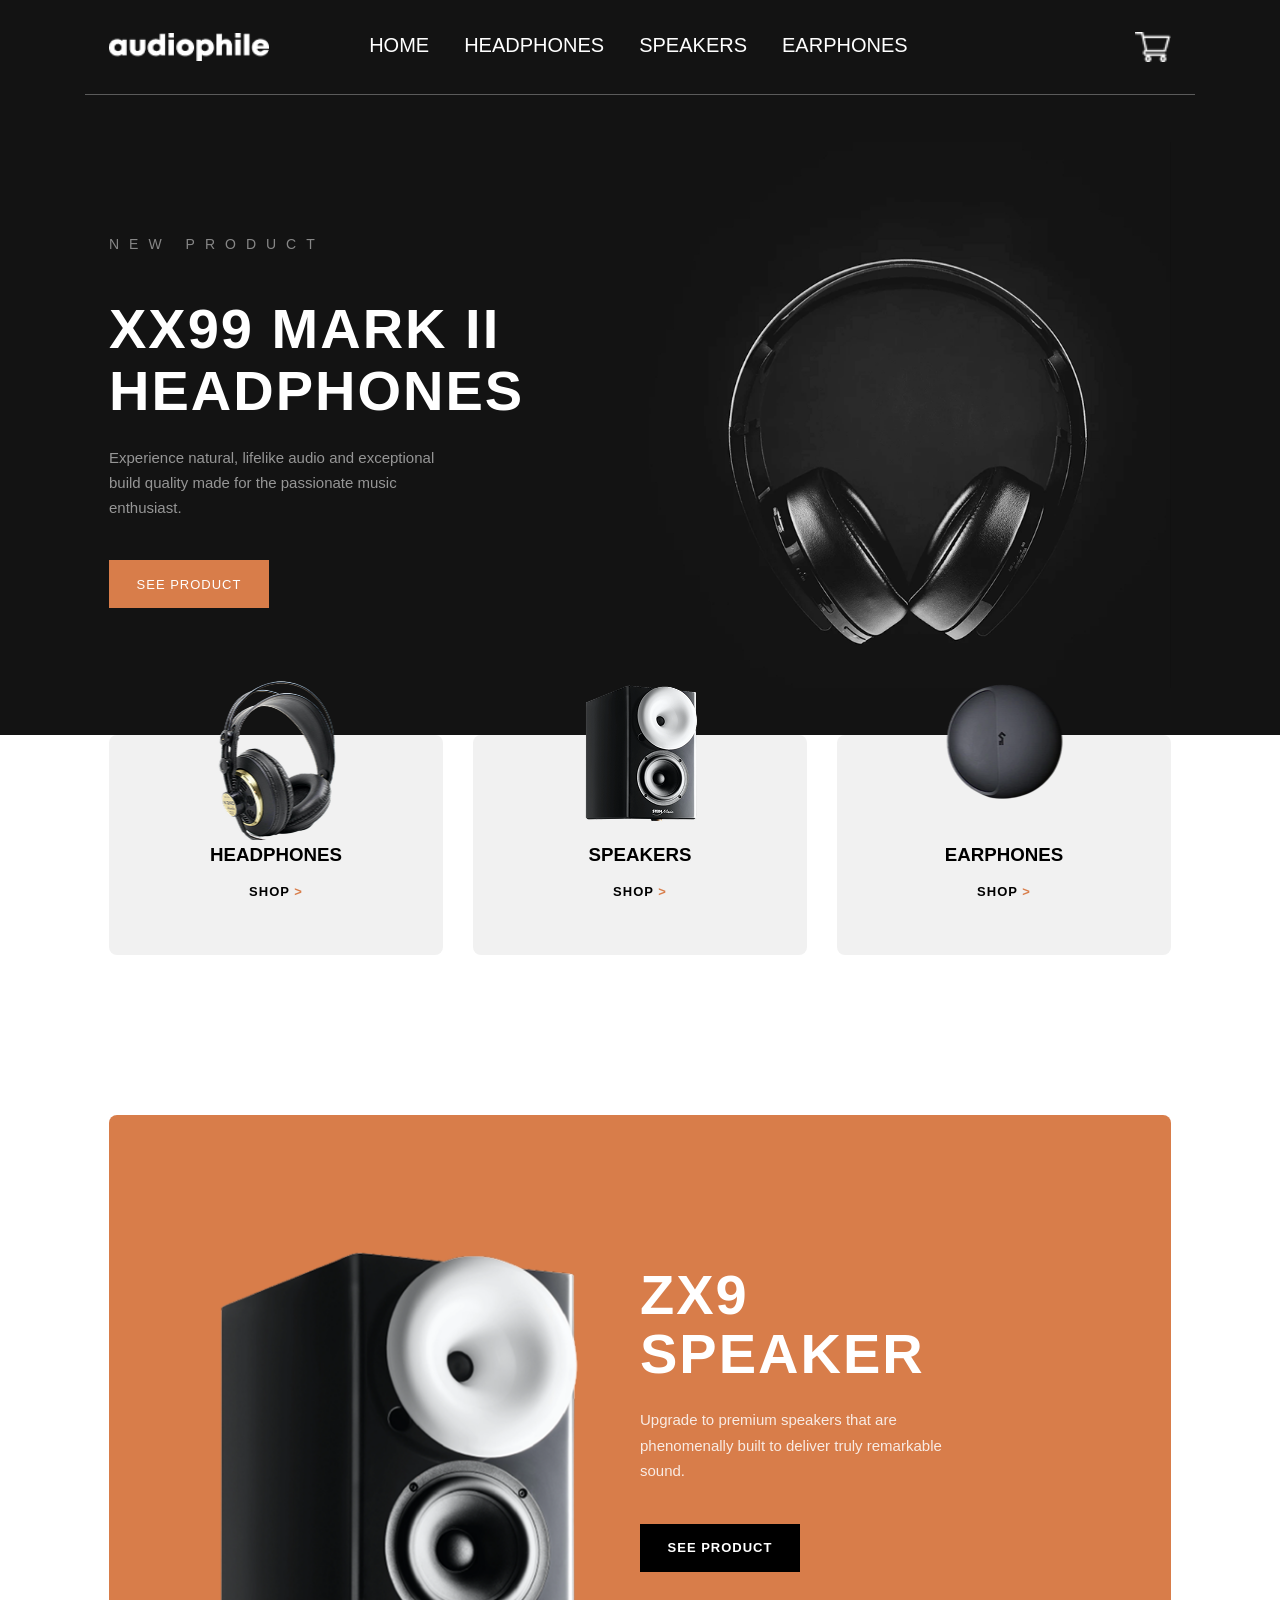
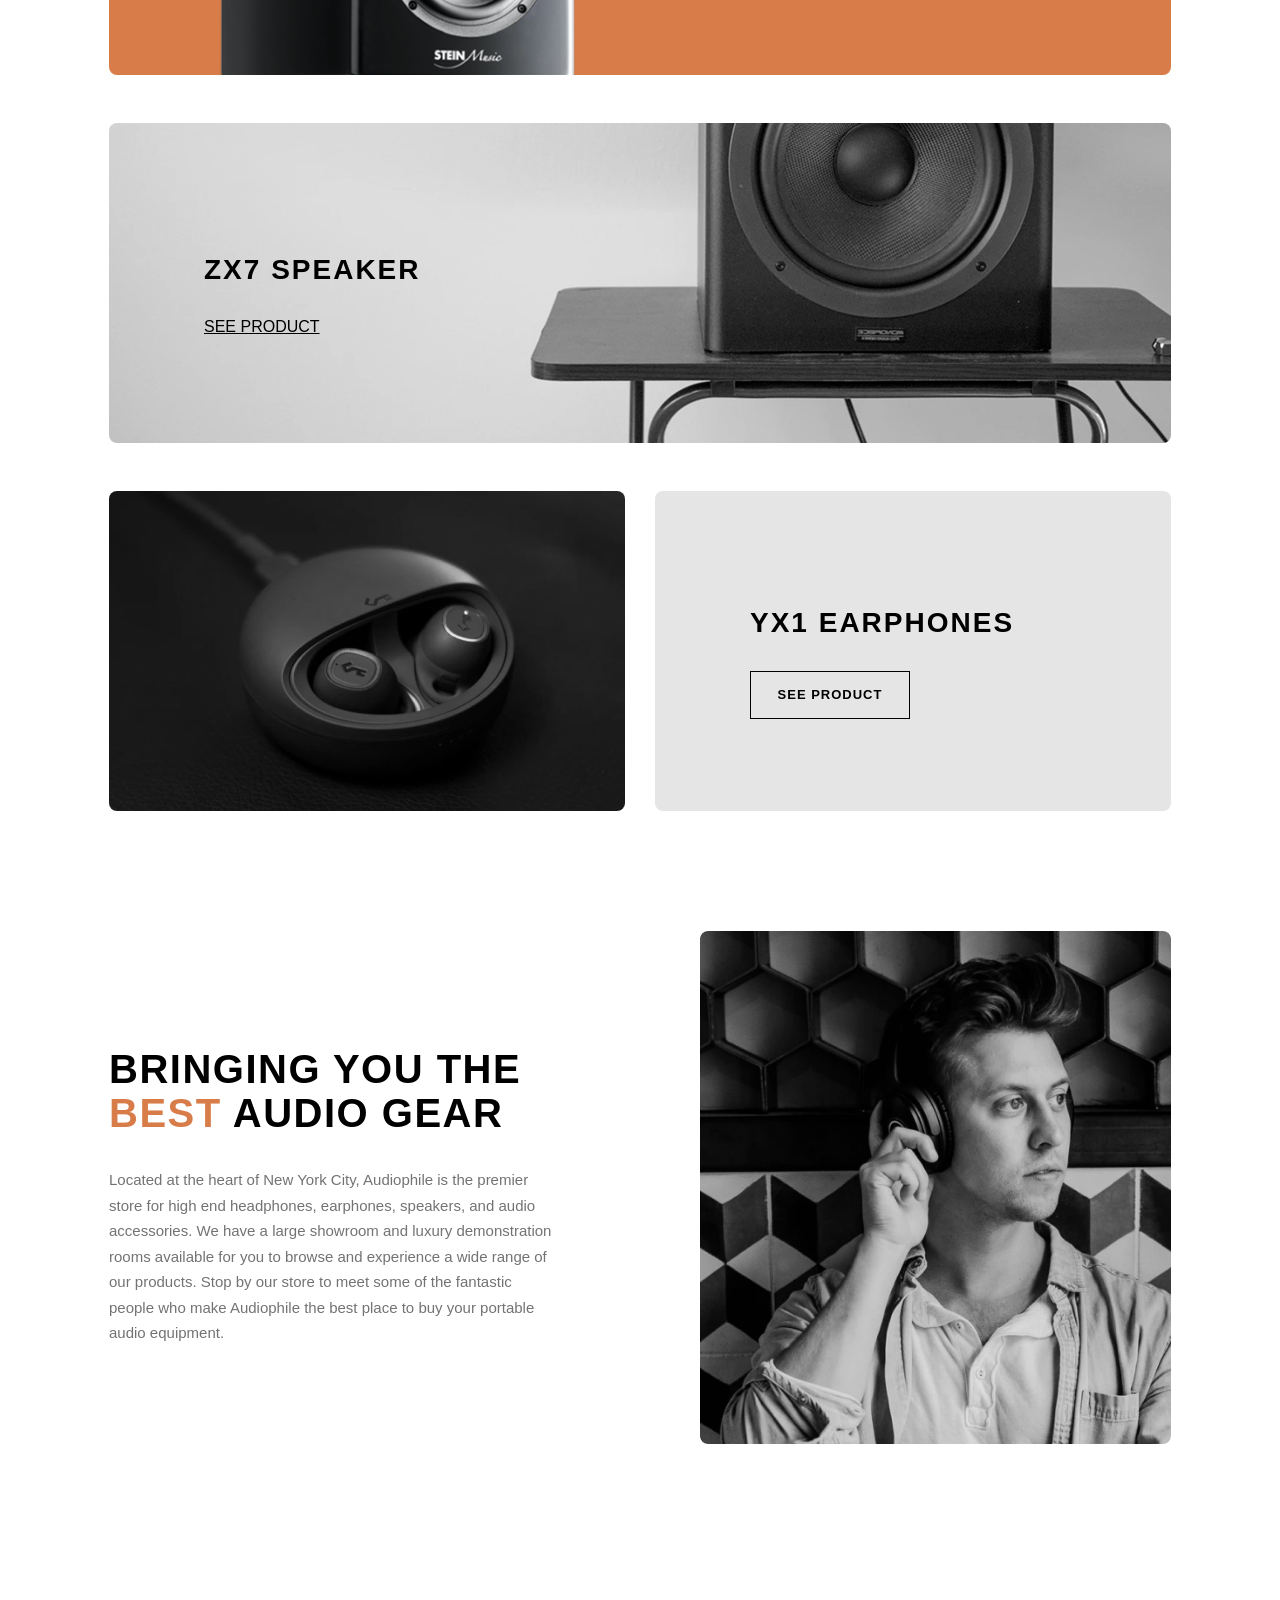
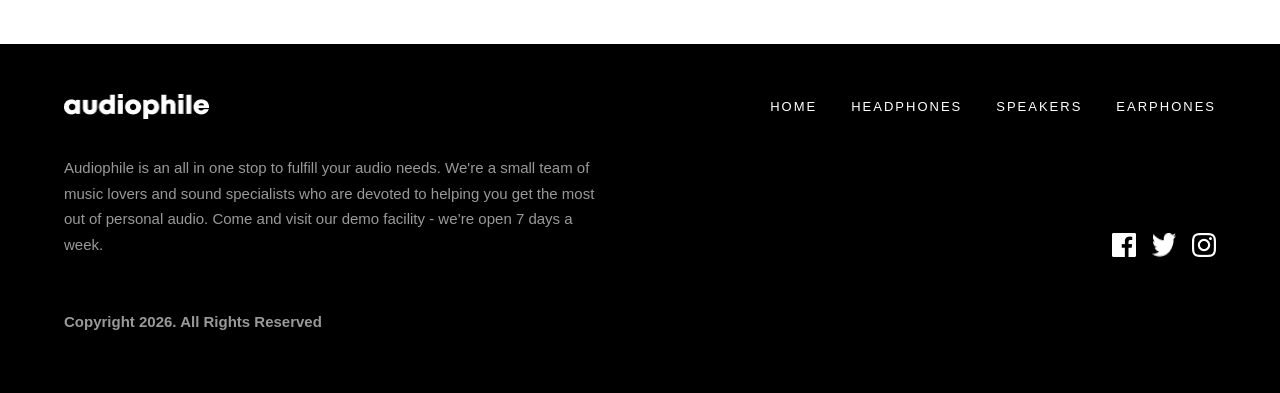
==== index.html @ 9efa6477 "added code for home & headphone pages" ====
<html lang="en">
<head>
  <meta charset="UTF-8">
  <meta name="viewport" content="width=device-width, initial-scale=1.0">
  <title>home</title>
  <link rel="stylesheet" href="style.css">
</head>
<body class="home-body">

    <div class="home-black">

  <header>
    <div class="nav-left">
      <img src="assets/icon-menu.svg" alt="menu" class="icon-menu">
      <img src="assets/audiophile.png" alt="logo" class="icon-logo">
      <nav>
        <a href="index.html" class="category">HOME</a>
        <a href="headphones.html" class="category">HEADPHONES</a>
        <a href="speakers.html" class="category">SPEAKERS</a>
        <a href="earphones.html" class="category">EARPHONES</a>
      
      </nav>
    </div>  
    <div class="nav-right">
        <img src="assets/cart.png" alt="cart" class="icon-cart">
     </div>   
  </header>

    <div class="mobile-menu">
      <img src="assets/icon-close.svg" alt="close" class="mobile-close">

      <a href="index.html">HOME</a>
      <a href="headphones.html">HEADPHONES</a>
      <a href="speakers.html">SPEAKERS</a>
      <a href="earphones.html">EARPHONES</a>
    </div>
    <div class="overlay"></div>

  <div class="cart-box">
    <h3>Cart</h3>
    <div class="cart-inside">
      Your cart is empty
    </div>
  </div>


  <main class="home-main">
    <section class="home-top">
      <div class="home-top-div">
        <div class="home-top-text">
          <p class="new-product">NEW PRODUCT</p>
          <h1>XX99 MARK II HEADPHONES</h1>
          <p class="home-top-info">Experience natural, lifelike audio and exceptional build 
            quality made for the passionate music enthusiast.</p>
          <a href="product.html" class="orange-btn">SEE PRODUCT</a>
        </div>
        <img src="assets/big-h2-back.png" alt="h2" class="home-top-img">
      </div>
    </section>
  </main>
      </div>


<section class="category-section">
  <div class="category-card">
    <img src="assets/h1.png" alt="headphones">
    <h3>HEADPHONES</h3>
    <a href="headphones.html">SHOP <span>></span></a>
  </div>

  <div class="category-card">
    <img src="assets/s1.png" alt="speakers">
    <h3>SPEAKERS</h3>
    <a href="speakers.html">SHOP <span>></span></a>
  </div>

  <div class="category-card">
    <img src="assets/e1.png" alt="earphones">
    <h3>EARPHONES</h3>
    <a href="earphones.html">SHOP <span>></span></a>
  </div>
</section>

<section class="home-featured">
  <div class="zx9-card">
    <img src="assets/big-s1.png" alt="zx9" class="zx9-img">
    <div class="zx9-text">
      <h2>ZX9 SPEAKER</h2>
      <p>
        Upgrade to premium speakers that are phenomenally built to deliver truly remarkable sound.
      </p>
      <a href="product.html" class="black-btn">SEE PRODUCT</a>
    </div>
  </div>
    <div class="zx7-card">
      <div class="zx7-text">
        <h2>ZX7 SPEAKER</h2>
        <a href="product.html" class="weird-btn">SEE PRODUCT</a>
      </div>
    </div>
    <div class="yx1-card">
      <img src="assets/big-e2.png" alt="YX1" class="yx1-img">
      <div class="yx1-text">
        <h2>YX1 EARPHONES</h2>
        <a href="product.html" class="outline-btn">SEE PRODUCT</a>
      </div>
    </div>
</section>

<section class="about">
  <div class="about-text">
    <h2>BRINGING YOU THE <span>BEST</span> AUDIO GEAR</h2>
    <p>
      Located at the heart of New York City, Audiophile is the premier store for high end headphones, 
      earphones, speakers, and audio accessories. We have a large showroom and luxury demonstration rooms 
      available for you to browse and experience a wide range of our products. Stop by our store to meet some 
      of the fantastic people who make Audiophile the best place to buy your portable audio equipment.
    </p>
  </div>
  <img src="assets/unc.png" alt="vigac" class="vigac">
</section>

  <footer>
    <div class="footer-container">
      <div class="footer-top">
        <img src="assets/audiophile.png" alt="logo" class="footer-logo">
        
        <nav class="footer-nav">
          <a href="index.html">HOME</a>
          <a href="headphones.html">HEADPHONES</a>
          <a href="speakers.html">SPEAKERS</a>
          <a href="earphones.html">EARPHONES</a>
        </nav>
      </div>
      
      <div class="footer-middle">
        <p>Audiophile is an all in one stop to fulfill your audio needs. We're a small team of music
          lovers and sound specialists who are devoted to helping you get the most out of personal
            audio. Come and visit our demo facility - we’re open 7 days a week.</p>
        <div class="socials">
          <img src="assets/fb.png" alt="facebook.com">
          <img src="assets/x.png" alt="twitter">
          <img src="assets/ig.png" alt="insta">
        </div>    
      </div>

    <p class="copyright">Copyright 2026. All Rights Reserved</p>
   </div>
  </footer>

  <script src="product.js"></script>
</body>
</html>
---- style.css ----
* {
  font-family: Arial;
  color: black;
  box-sizing: border-box;
}

html, body {
  overflow-x: hidden;
  margin: 0;
  padding: 0;
  min-height: 100vh;
}

body {
  display: flex;
  flex-direction: column;
}

/* header */

header {
  display: flex;
  justify-content: space-between;
  align-items: center;
  height: 110px;
  width: 100%;
  margin-bottom: 100px;
  z-index: 1500;
  background-color: black;
  padding: 0px 160px;
}

nav {
  display: flex;
  align-items: center;
  gap: 35px;
  width: auto;
  height: auto;

}

.nav-left {
  display: flex;
  gap: 100px;
  align-items: center;

}

.nav-right {
  display: flex;
  gap: 18px;
  align-items: center;
}

.nav-left a {
  font-size: 10px;
  text-decoration: none;
  color: white;
  font-size: 20px;
  cursor: pointer;
  border-bottom: 4px solid transparent;
  transition: 0.2s;
}

.category a{
  text-decoration: none;
  letter-spacing: 2px;
  padding-bottom: 40px;
  border-bottom: 4px solid transparent;
}

.nav-left a.active {
  border-bottom: 4px solid orange;
  color: black;
}

.icon-cart {
  height: 30px;
  cursor: pointer;
}

.icon-logo {
  height: 28px;
  margin: 0px;
}

/* main */

main {
  flex: 1;
}

/* product page*/

.back {
  display: block;
  max-width: 1110px;
  margin: 0;
  margin-left: 30.5%;
  padding: 0 24px;
  color: rgb(154, 154, 154);
  text-decoration: none;
  font-size: 15px;
}

.container {
  display: grid;
  align-items: center;
  margin: 0 auto;
  padding: 60px 24px 120px;
  max-width: 1110px;
  grid-template-columns: 1fr 1fr;
  gap: 80px;
}

.img-div {
  width: 100%;
  border-radius: 8px;
  display: flex;
  justify-content: center;
  align-items: center;
  background-color: rgb(241, 241, 241);
  height: 560px;
}

.main-img {
  width: 70%;
  max-width: 400px;
}

.info {
  width: 100%;
}

.info h2 {
  font-size: 42px;
  line-height: 1.3;
  margin-bottom: 32px;
  letter-spacing: 1.5px;
  max-width: 450px;
}

.desc {
  color: rgb(135, 135, 135);
  max-width: 450px;
  line-height: 1.7;
  font-size: 15px;
  margin-bottom: 32px;
}

.together {
  display: flex;
  align-items: center;
  gap: 15px;
}

.price {
  font-size: 27px;
  font-weight: 550;
  line-height: 100%;
  letter-spacing: 5px;
  margin-top: 0px;
  font-family: "Arial Narrow", sans-serif;
  display: block;
  margin-bottom: 50px;
}

.cart-buttons {
  display: flex;
  flex-direction: row;
  align-items: center;
  gap: 20px;
}

.quantity {
  display: flex;
  justify-content: space-between;
  align-items: center;
  padding: 2 20px;
  cursor:default;
  width: 170px;
  height: 69px;
  font-size: 16px;
  background-color: rgb(241, 241, 241);
  border: none;
}

.quantity span {
  font-weight: bold;
}

.plus, .minus {
  width: 6.7px;
}

.add-to-cart {
  cursor: pointer;
  width: 230px;
  height: 69px;
  font-size: 19px;
  color: rgba(255, 255, 255, 0.876);
  background-color: #D87D4A;
  border: none;
}

.quantity img{
  cursor: pointer;
}

.cart-box{
  width: 300px;
  min-height: 180px;
  background-color: white;
  position: absolute;
  top: 100px;
  right: 70px;
  border-radius: 10px;
  box-shadow: 0 5px 30px rgba(0,0,0,0.2);
  padding: 20px;
  display: none;
  z-index: 2000;
}

.cart-box h3{
  margin-bottom: 20px;
}

.cart-inside{
  color: gray;
}



.product-info {
  display: grid;
  max-width: 1110px;
  margin: 0 auto;
  padding: 0 24px 120px;
  column-gap: 125px;
  align-items: start;
  grid-template-columns: 2fr 1fr;
}

.product-info h2 {
  font-size: 32px;
  letter-spacing: 1px;
  margin-bottom: 32px;
}

.features p {
  color: rgb(115, 115, 115);
  font-size: 15px;
  line-height: 1.8;
  margin-bottom: 28px;
}

.in-box {
  padding-left: 20px;
}

.box-item {
  display: grid;
  gap: 24px;
  margin-bottom: 12px;
  align-items: center;
  grid-template-columns: 35px 1fr;
}

.box-item span {
  color: orange;
  font-weight: bold;
}

.box-item p {
  color: rgb(115, 115, 115);
  margin: 0;
  font-size: 15px;
}

.gallery {
  display: grid;
  grid-template-columns: 445px 635px;
  gap: 30px;
  margin: 0 auto;
  padding: 0 24px 120px;
}

.gallery-left {
  display: grid;
  gap: 30px;
}

.gallery-section img {
  width: 100%;
  height: 100%;
  object-fit: cover;
  border-radius: 8px;
}

.gallery-left img {
  height: 280px;
}

.big-pic {
  height: 590px;
}

.other-products {
  margin: 0 auto;
  padding: 0 24px 185px;
  text-align: center;
  max-width: 1110px;
  width: 100%;
}

.other-products h2 {
  font-size: 32px;
  letter-spacing: 1.5px;
  margin-bottom: 60px;
}

.product-grid {
  display: grid;
  grid-template-columns: repeat(3, 1fr);
  gap: 30px;
}

.product-img {
  background-color: rgb(241, 241, 241);
  height: 318px;
  border-radius: 8px;
  display: flex;
  justify-content: center;
  align-items: center;
}

.product-img img{
  max-width: 70%;
  max-height: 230px;
}

.product-card h3 {
  font-size: 24px;
  letter-spacing: 1.5px;
  margin: 36px 0 28px;
}

.orange-btn {
  display: inline-flex;
  justify-content: center;
  align-items: center;
  width: 160px;
  height: 48px;
  background-color: #D87D4A;
  color: white;
  text-decoration: none;
  font-size: 13px;
  letter-spacing: 1px;
}

.category-section {
  display: grid;
  grid-template-columns: repeat(3, 1fr);
  gap: 30px;
  margin: 0 auto;
  padding: 0 24px 160px;
  max-width: 1110px;
  width: 100%;
}

.category-card {
  background-color: rgb(241, 241, 241);
  height: 220px;
  border-radius: 8px;
  text-align: center;
  position: relative;
  padding-top: 90px;
}

.category-card img {
  position: absolute;
  top: -55px;
  left: 50%;
  max-width: 200px;
  max-height: 180px;
  transform: translateX(-50%);
}

.category-card a {
  text-decoration: none;
  font-size: 13px;
  font-weight: bold;
  letter-spacing: 1px;
}

.category-card span {
  color: #D87D4A;
  font-weight:bolder;
}

.about {
  display: grid;
  grid-template-columns: 1fr 1fr;
  gap: 120px;
  align-items: center;
  max-width: 1110px;
  margin: 0 auto;
  padding: 0 24px 120px;
}

.about-text h2 {
  font-size: 40px;
  line-height: 1.1;
  letter-spacing: 1.5px;
  margin-bottom: 32px;
}

.about-text h2 span {
  color: #D87D4A;
}

.about-text p {
  color: rgb(115, 115, 115);
  font-size: 15px;
  max-width: 450px;
  line-height: 1.7;
}

.vigac {
  width: 100%;
  border-radius: 8px;
}

/* home page */

.home-body header {
  margin: 0 auto;
  background-color: transparent;
  max-width: 1110px;
  padding: 0 24px;
  height: 95px;
  border-bottom: 1px solid rgb(91, 91, 91);
}

.home-black {
  background-color: rgb(19, 19, 19);
  margin-bottom: 120px;
}

.home-top {
  min-height: 640px;
  margin-bottom: 0px;
  background-color: transparent;
}

.home-top-div {
  display: grid;
  grid-template-columns: 1fr 1fr;
  align-items: center;
  min-height: 640px;
  position: relative;
  max-width: 1110px;
  margin: 0 auto;
  padding: 0 24px;
}

.home-top-text {
  z-index: 2;
}

.home-top-text h1 {
  color: white;
  font-size: 56px;
  line-height: 1.1;
  letter-spacing: 2px;
  max-width: 450px;
  margin-bottom: 24px;
}

.new-product {
  color: rgb(135, 135, 135);
  letter-spacing: 10px;
  font-size: 14px;
  margin-bottom: 24px;
}

.home-top-info {
  color: rgb(150, 150, 150);
  font-size: 15px;
  line-height: 1.67;
  max-width: 350px;
  margin-bottom: 40px;
}

.home-top-img {
  width: 100%;
  max-width: 620px;
}

/**/

.home-featured {
  display: grid;
  gap: 48px;
  max-width: 1110px;
  margin: 0 auto;
  padding: 0 24px 120px;
}

.zx9-card {
  display: grid;
  grid-template-columns: 1fr 1fr;
  align-items: center;
  padding: 0 90px;
  background-color: #D87D4A;
  min-height: 560px;
  border-radius: 8px;
  overflow: hidden;
}

.zx9-img {
  width: 100%;
  max-width: 390px;
  align-self: end;
}

.zx9-text h2 {
  color: white;
  font-size: 56px;
  line-height: 1.06;
  letter-spacing: 2px;
  max-width: 300px;
  margin-bottom: 24px;
}

.zx9-text p {
  color: white;
  font-size: 15px;
  opacity: 0.85;
  line-height: 1.7;
  max-width: 350px;
  margin-bottom: 40px;
}

.black-btn {
  width: 160px;
  height: 48px;
  background-color: black;
  color: white;
  text-decoration: none;
  font-size: 13px;
  font-weight: bold;
  letter-spacing: 1px;
    display: inline-flex;
  justify-content: center;
  align-items: center;
}

.zx7-card {
  display: flex;
  align-items: center;
  padding-left: 95px;
  min-height: 320px;
  border-radius: 8px;
  background-color: rgb(229, 229, 229);
  background-image: url("assets/weird-speaker.png");
  background-size: cover;
  background-position: center;
}

.zx7-text h2,
.yx1-text h2 {
  font-size: 28px;
  letter-spacing: 2px;
  margin-bottom: 32px;
}

.outline-btn {
  width: 160px;
  height: 48px;
  border: 1px solid black;
  color: black;
  text-decoration: none;
  font-size: 13px;
  font-weight: bold;
  letter-spacing: 1px;
  display: inline-flex;
  justify-content: center;
  align-items: center;
}

.yx1-card {
  display: grid;
  grid-template-columns: 1fr 1fr;
  gap: 30px;
}

.yx1-img {
  width: 100%;
  height: 320px;
  object-fit: cover;
  border-radius: 8px;
}

.yx1-text {
  display: flex;
  flex-direction: column;
  justify-content: center;
  background-color: rgb(229, 229, 229);
  border-radius: 8px;
  padding-left: 95px;
}

/* yursasmenebi*/

.h-h1 {
  color: white;
  text-align: center;
  font-size: 40px;
  letter-spacing: 2px;
  padding: 70px 0 95px;
  margin: 0;
}

.home-body .home-black {
  margin-bottom: 0;
}

.category-products {
  display: grid;
  gap: 160px;
  max-width: 1110px;
  padding: 160px 24px 120px;
  margin: 0 auto 100px;
}

.category-product {
  display: grid;
  grid-template-columns: 1fr 1fr;
  gap: 100px;
  align-items: center;
}

.category-product-img {
  display: flex;
  justify-content: center;
  align-items: center;
  height: 560px;
  background-color: rgb(221, 221, 221);
  border-radius: 8px;
}

.category-product-img img {
  max-width: 75%;
  max-height: 420px;
}

.category-product-text {
  max-width: 445px;
}

.new-product-p {
  color: orange;
  letter-spacing: 10px;
  font-size: 14px;
  margin-bottom: 16px;
}

.category-product-text h2 {
  font-size: 40px;
  line-height: 1.1;
  letter-spacing: 1.5px;
  margin-bottom: 32px;
  }

.category-product-text p {
  color: rgb(26, 26, 26);
  font-size: 15px;
  line-height: 1.7;
  margin-bottom: 40px;
}  

.category-product.marjvniv .category-product-img {
  order:2;
}

.category-product.marjvniv .category-product-text {
  order:1;
}

/* Footer */
footer {
  background-color: black;
  color: white;
  margin-top: 80px;
  width: 100%;
}

.footer-container {
  max-width: 1200px;
  margin: 0 auto;
  padding: 50 24px 48px;
}

.footer-top {
  display: flex;
  justify-content: space-between;
  align-items: center;
  margin-bottom: 36px;
}

.footer-logo {
  width: 145px;
}

footer p {
  color: rgb(153, 153, 153);
}

.footer-nav {
  width: auto;
  height: auto;
  display: flex;
  gap: 34px;
  margin-left: auto;
}

.footer-nav a {
  text-decoration: none;
  font-size: 13px;
  letter-spacing: 2px;
  color: white;
}

.footer-middle {
  display: flex;
  justify-content: space-between;
  align-items: flex-end;
  grid-template-columns: 540px 1fr;
  column-gap: 250px;
}

.footer-middle p {
  max-width: 540px;
  font-size: 15px;
  line-height: 1.7;
  margin: 0;
}

.socials {
  display: flex;
  gap: 16px;
  justify-content: flex-end;
}

.socials img {
  width: 24px;
  cursor: pointer;
}

.copyright {
  font-size: 15px;
  font-weight: bold;
  margin-top: 56px;
}

/* hovers */

.add-to-cart:hover {
  opacity: 90%;
}

.add-to-cart:active {
  opacity: 80%;
}

.minus:hover {
  opacity: 80%;
}

.minus:active {
  opacity: 60%;
}

.plus:hover {
  opacity: 80%;
}

.plus:active {
  opacity: 60%;
}

.icon-cart:hover {
  opacity: 90%;
}

.icon-cart:active {
  opacity: 80%;
}

.nav-left a:hover {
  border-bottom: 4px solid darkorange;
}

/* after js */

.small-cart-img {
  height: 65px;
}

.cart-item {
  display: flex;
  flex-direction: row;
  align-items: center;
  justify-content: space-between;
  gap: 15px;
  margin-bottom: 25px;
}

.small-cart-img {
  width: 50px;
  height: 50px;
  border-radius: 4px;
  margin: 0;
}

.cart-item-details {
  display: flex;
  flex-direction: column;
  gap: 4px;
}

.cart-item-title {
  margin: 0;
  font-size: 16px;
  font-weight: bold;
  color: gray;
} 

.cart-item-price {
  margin: 0;
  font-size: 16px;
  color: gray;
}

.cart-total {
  font-weight: bold;
  color: black;
  margin-left: 8px;
}

.delete-icon {
  cursor: pointer;
}

.checkout-btn {
  width: 100%;
  height: 50px;
  background-color: darkorange;
  color: white;
  border: none;
  border-radius: 10px;
  font-weight: bold;
  font-size: 16px;
  cursor: pointer;
}





/* telefoni */

.icon-menu {
  display: none;
}

@media (max-width: 768px) {
  body {
    margin: 0;
    padding: 0;
    height: 100%;
  }

  header {
    width: 100%;
    padding: 0 25px;
    margin-bottom: 0;
  }

  .go-back {
    margin:  40px auto 30px;
  }

  .container {
    flex-direction: column;
    width: 100%;
    margin: 0;
  padding: 0 ;  }

  .img-div {
    width: 100%;
    margin-left: 0;
  }

  .info {
    width: 100%;
    margin: 0;
    padding: 25px;
  }
  .info h2 {
    font-size: 28px;
    margin-bottom: 0px;
    padding-bottom: 0px;
    height: 30px;
  }
  .desc {
    font-size: 15px;
    line-height: 1.6;
    height: 80px;
  }
  .cart-buttons {
    flex-direction: column;
    width: 100%;
    margin-top: 25px;
    gap: 15px;
  }

  .quantity, .add-to-cart {
    width: 100%;
    height: 60px;
  }
  nav {
    display:none;
  }
  .cart-buttons {
    flex-direction: column;
  }
  .quantity {
    width: 100%;
  }
  .add-to-cart {
    width: 100%;
  }

  .icon-menu{
    display: block;
    cursor: pointer;
  }

  .cart-box {
    width: auto;
    position: absolute;
    top: 90px;
    left: 20px;
    right: 20px;
    z-index: 2000;
  }
  
}

.mobile-menu {
  position: fixed;
  top: 0;
  left: 0;
  width: 250px;
  height:100vh;
  background-color: white;
  display: none;
  flex-direction: column;
  padding: 30px;
  gap: 25px;
  z-index: 1000;
}

.mobile-menu a{
  color: black;
  font-weight: bold;
}

.mobile-close{
  width: 18px;
  cursor: pointer;
  margin-bottom: 40px;
}

.overlay {
  position: fixed;
  top:0;
  left:0;
  width: 100%;
  height: 100%;
  background-color: rgba(0, 0, 0, 0.505);
  display: none;
  z-index: 999;
}
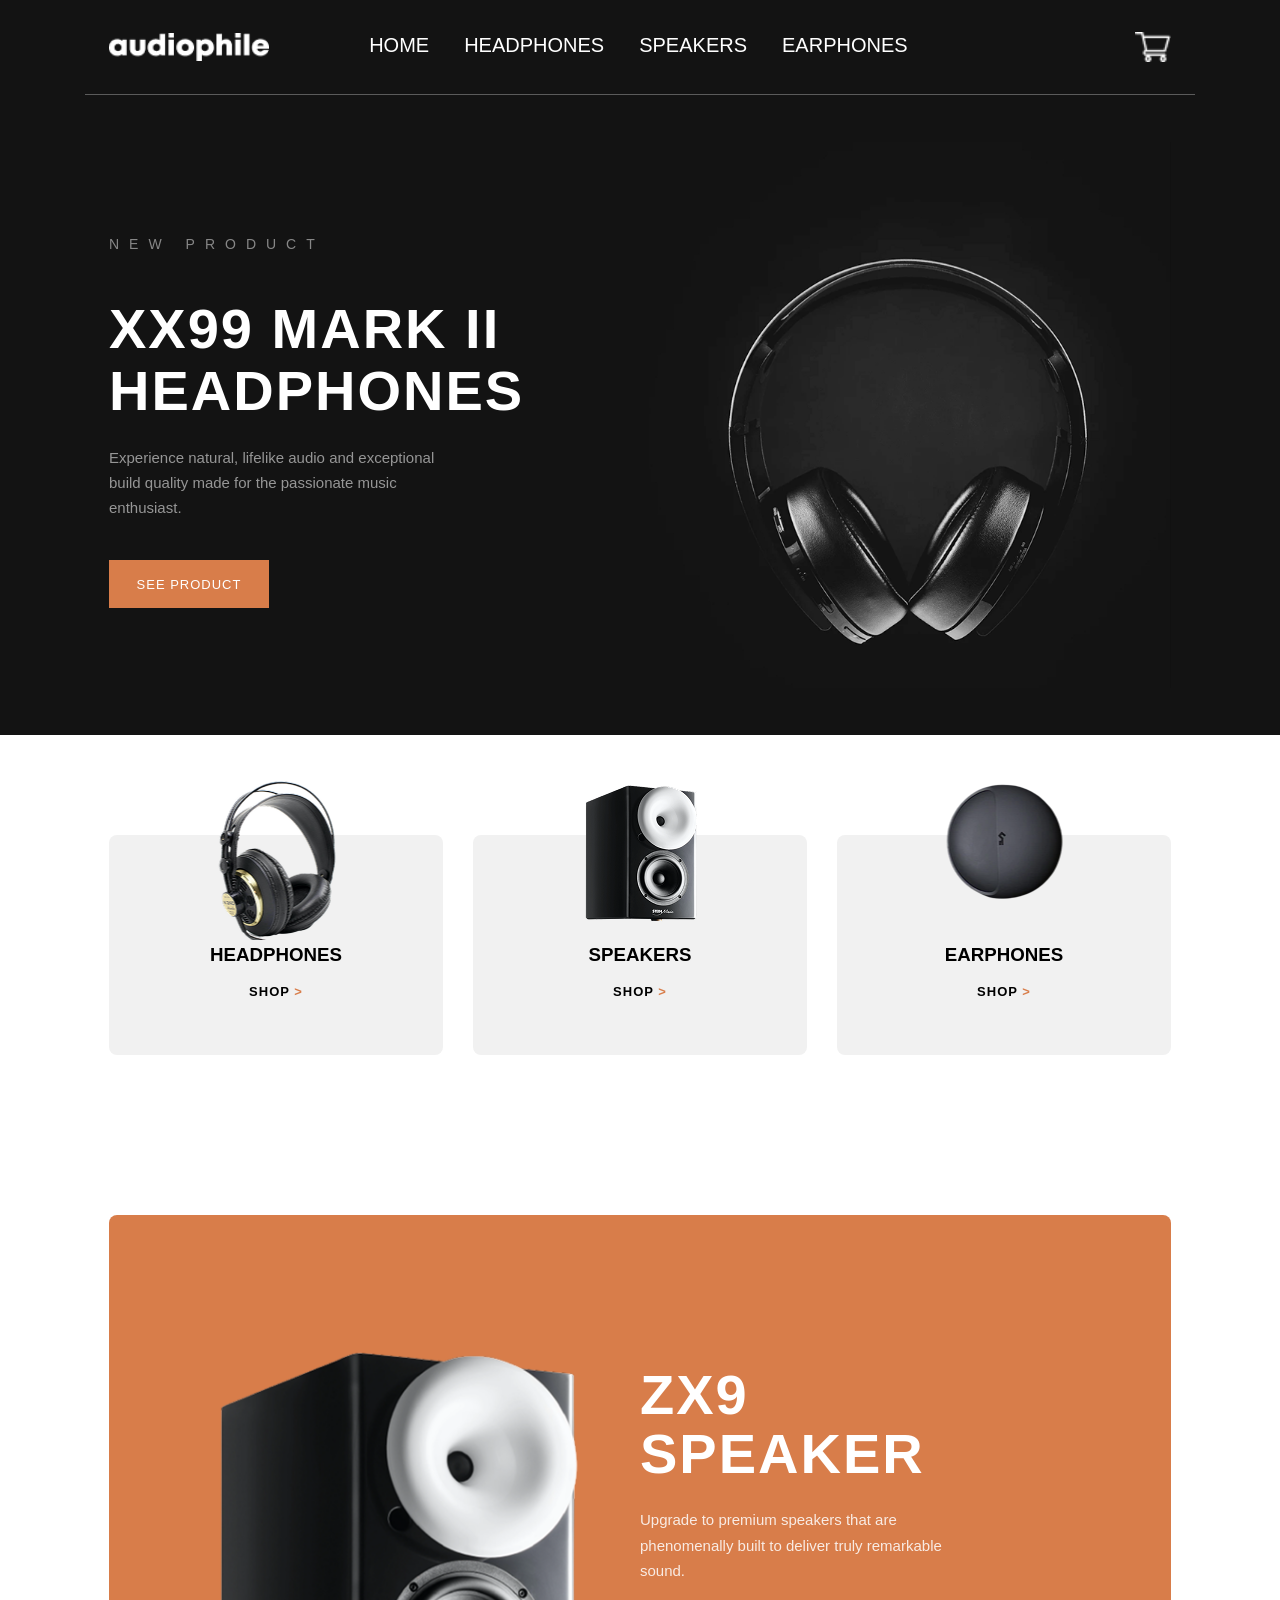
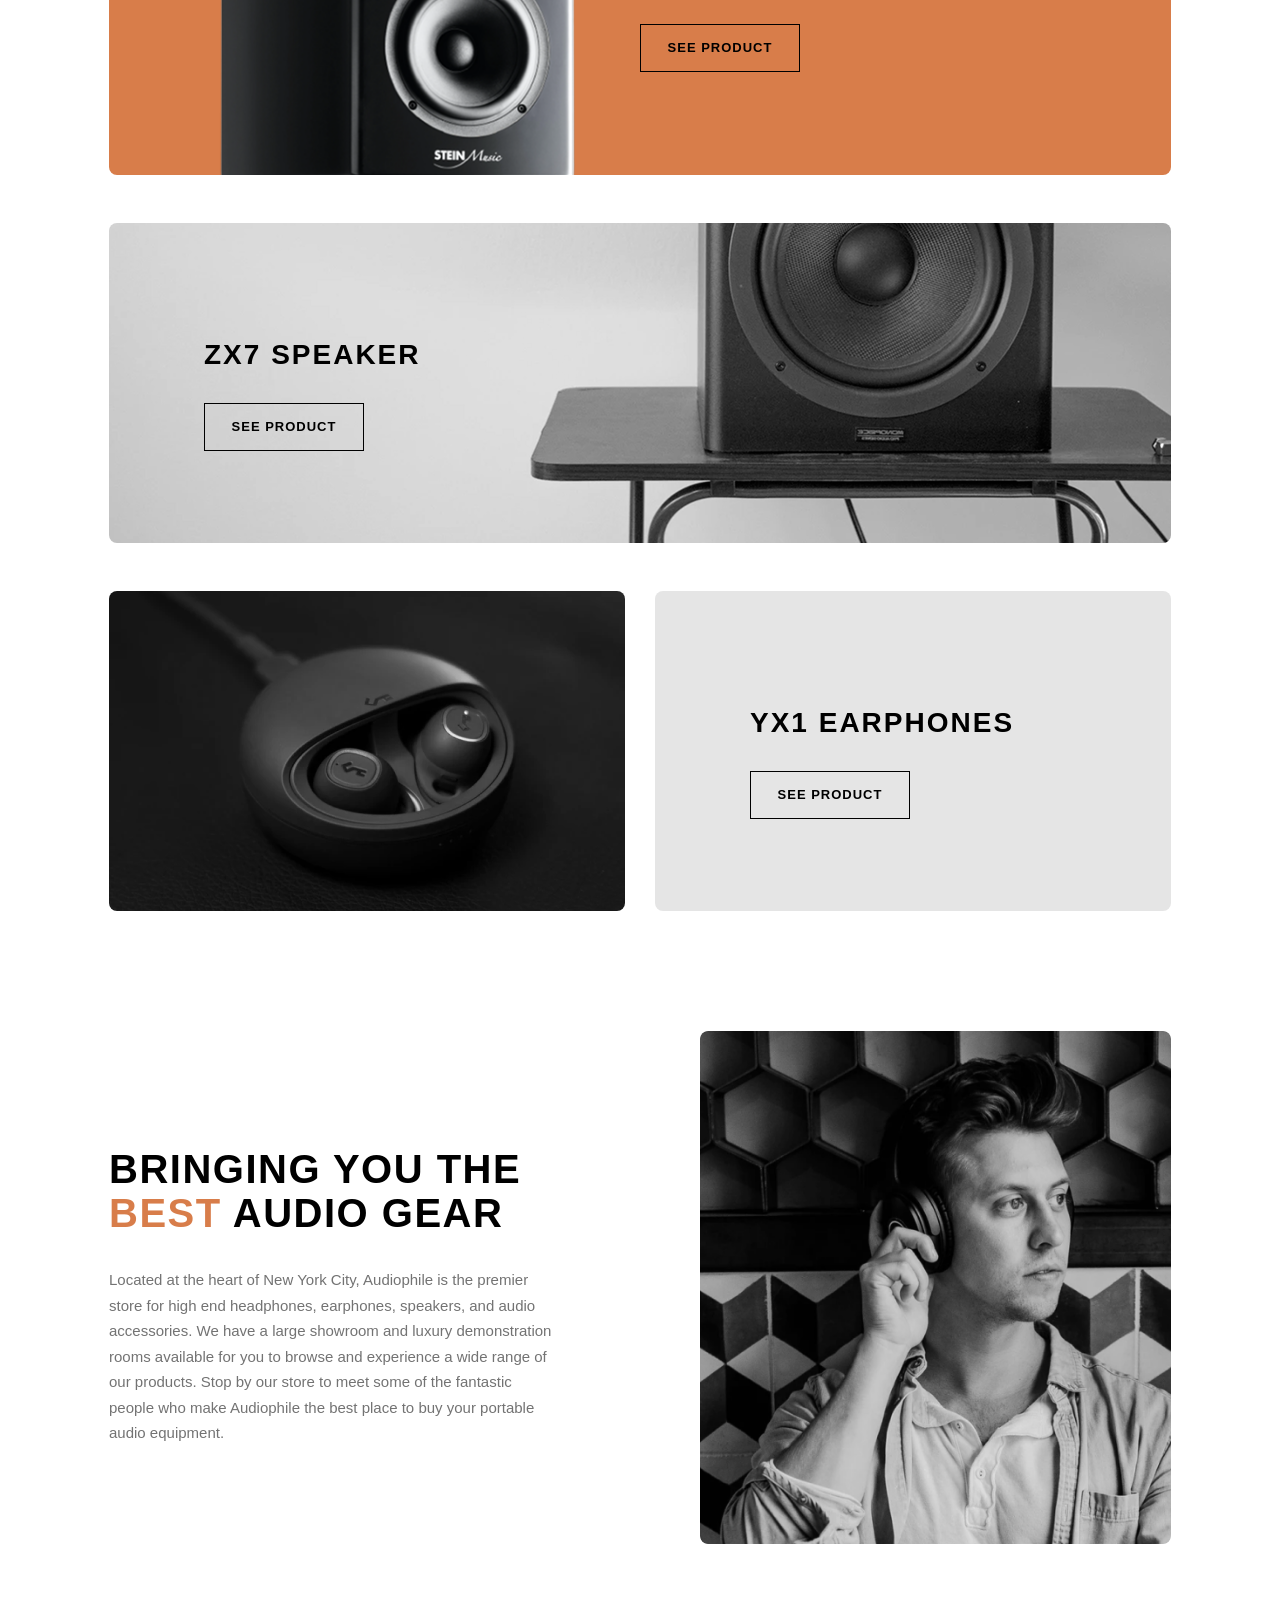
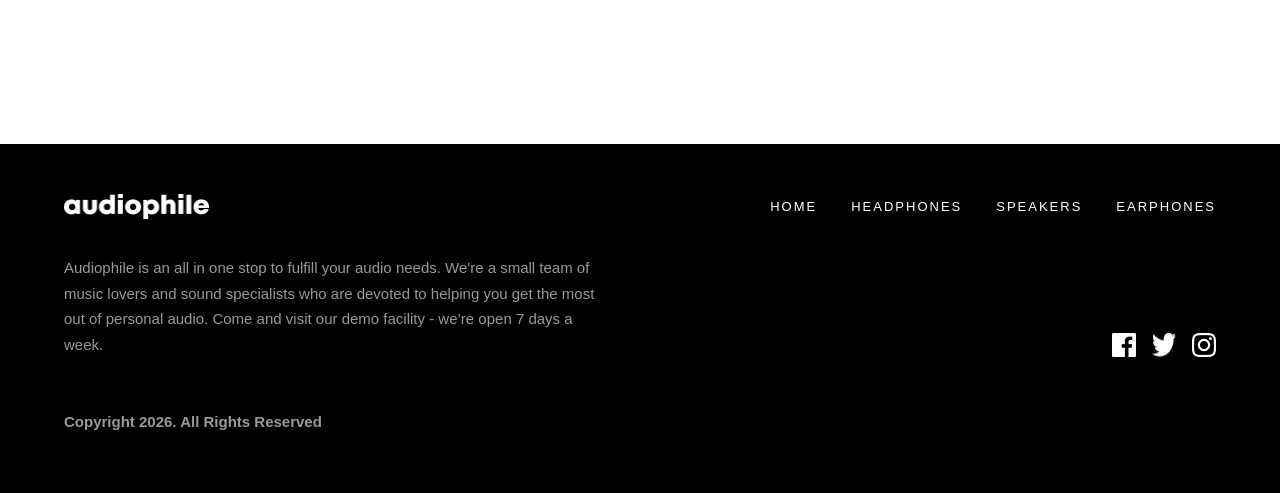
==== commit 54f82fef: "added code for earphones & speakers + added hovers" ====
--- a/index.html
+++ b/index.html
@@ -89,7 +89,7 @@
       <p>
         Upgrade to premium speakers that are phenomenally built to deliver truly remarkable sound.
       </p>
-      <a href="product.html" class="black-btn">SEE PRODUCT</a>
+      <a href="product.html" class="weird-btn">SEE PRODUCT</a>
     </div>
   </div>
     <div class="zx7-card">
@@ -102,7 +102,7 @@
       <img src="assets/big-e2.png" alt="YX1" class="yx1-img">
       <div class="yx1-text">
         <h2>YX1 EARPHONES</h2>
-        <a href="product.html" class="outline-btn">SEE PRODUCT</a>
+        <a href="product.html" class="weird-btn">SEE PRODUCT</a>
       </div>
     </div>
 </section>
--- a/style.css
+++ b/style.css
@@ -363,7 +363,7 @@
   grid-template-columns: repeat(3, 1fr);
   gap: 30px;
   margin: 0 auto;
-  padding: 0 24px 160px;
+  padding: 100px 24px 160px;
   max-width: 1110px;
   width: 100%;
 }
@@ -575,7 +575,7 @@
   margin-bottom: 32px;
 }
 
-.outline-btn {
+.weird-btn {
   width: 160px;
   height: 48px;
   border: 1px solid black;
@@ -659,13 +659,6 @@
   max-width: 445px;
 }
 
-.new-product-p {
-  color: orange;
-  letter-spacing: 10px;
-  font-size: 14px;
-  margin-bottom: 16px;
-}
-
 .category-product-text h2 {
   font-size: 40px;
   line-height: 1.1;
@@ -680,6 +673,13 @@
   margin-bottom: 40px;
 }  
 
+.new-product-p {
+  color: #D87D4A;
+  letter-spacing: 10px;
+  font-size: 14px;
+  margin-bottom: 16px;
+}
+
 .category-product.marjvniv .category-product-img {
   order:2;
 }
@@ -799,7 +799,48 @@
 }
 
 .nav-left a:hover {
-  border-bottom: 4px solid darkorange;
+  color:#D87D4A;
+}
+
+.nav-left a:active {
+  color:#D87D4A;
+  opacity: 88%;
+}
+
+.orange-btn:hover {
+  opacity: 90%;
+}
+
+.orange-btn:active {
+  opacity: 80%;
+}
+
+.weird-btn:hover {
+  background-color: black;
+  color: white;
+}
+
+.weird-btn:active {
+  background-color: black;
+  color: white;
+  opacity: 85%;
+}
+
+.category-card a:hover {
+  color:#D87D4A;
+}
+
+.category-card a:active {
+  color:#D87D4A;
+  opacity: 80%;
+}
+
+.footer-nav a:hover {
+  color:#D87D4A;
+}
+
+.footer-nav a:active {
+  opacity: 85%;
 }
 
 /* after js */
